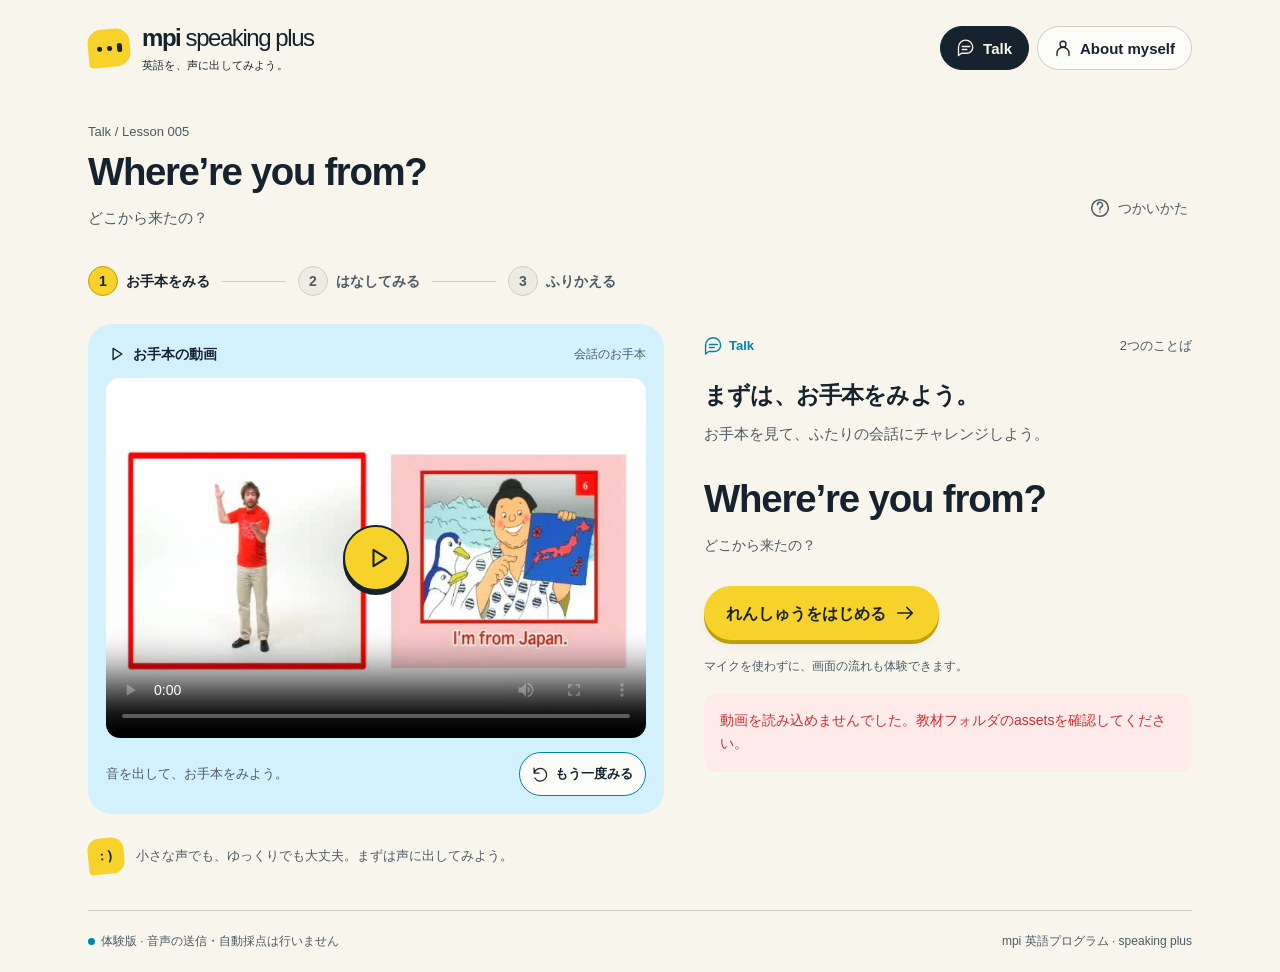
==== mock/index.html @ 0b4a2efe "Add two speaking lesson mocks and GitHub Pages deployment" ====
<!doctype html>
<html lang="ja">
<head>
  <meta charset="utf-8">
  <meta name="viewport" content="width=device-width, initial-scale=1, viewport-fit=cover">
  <meta name="color-scheme" content="light">
  <title>mpi speaking plus · モック</title>
  <link rel="stylesheet" href="styles.css">
  <script src="lessons.js" defer></script>
  <script src="app.js" defer></script>
</head>
<body>
  <a class="skip" href="#main">れんしゅうへ</a>
  <div id="app"></div>
  <noscript>この教材を使うにはJavaScriptを有効にしてください。</noscript>
</body>
</html>
---- mock/styles.css ----
/* Hallmark · macrostructure: Workbench · tone: playful · theme: Hum · anchor hue: pear / cyan
 * Nav: N1 (two lesson destinations) · Footer: Ft2 · enrichment: original lesson media
 * audience: elementary pupils · use: LMS speaking practice
 * Hallmark · pre-emit critique: P4 H5 E4 S5 R4 V4 */
@import url('tokens.css');
* { box-sizing: border-box; }
html, body { overflow-x: clip; }
body { margin: 0; background: var(--color-paper); color: var(--color-ink); font-family: var(--font-body); font-size: var(--text-body); line-height: 1.7; padding-bottom: env(safe-area-inset-bottom); }
button, a { -webkit-tap-highlight-color: var(--color-transparent); }
button { font: inherit; cursor: pointer; }
button, .lesson-link, .text-link { white-space: nowrap; }
button:disabled { cursor: not-allowed; opacity: .5; }
:focus-visible { outline: 3px solid var(--color-focus); outline-offset: 4px; }
[hidden] { display: none !important; }
h1, h2, h3, p, figure { margin: 0; }
h1, h2, h3 { font-style: normal; min-width: 0; overflow-wrap: anywhere; }
h1, .english, .brand, .count, .end-title { font-family: var(--font-display); }
a { color: inherit; }
svg { width: 24px; height: 24px; fill: none; stroke: currentColor; stroke-width: 1.8; stroke-linecap: round; stroke-linejoin: round; flex-shrink: 0; }
.shell { width: min(1184px, 100%); padding-inline: clamp(16px, 3.2vw, 40px); margin-inline: auto; }
.skip { position: absolute; top: -80px; left: 16px; background: var(--color-accent); padding: 12px; z-index: 20; }
.skip:focus { top: 8px; }
.header { display: flex; flex-wrap: wrap; align-items: center; justify-content: space-between; gap: var(--space-md); padding-block: var(--space-lg); }
.brand { display: flex; align-items: center; gap: var(--space-sm); font-size: 1.15rem; font-weight: 700; line-height: 1.15; }
.brand-name { display: block; font-size: 1.5rem; letter-spacing: -.06em; }
.brand-small { font-size: .7rem; font-family: var(--font-body); font-weight: 500; letter-spacing: .02em; }
.brand-mark { width: 42px; height: 38px; display: flex; justify-content: center; align-items: center; border-radius: 14px 14px 14px 4px; background: var(--color-accent); gap: 5px; transform: rotate(-5deg); }
.brand-mark i { width: 5px; height: 5px; border-radius: 50%; background: var(--color-ink); }
.brand-mark i:last-child { height: 9px; border-radius: 5px; }
.lesson-nav { display: flex; flex-wrap: wrap; gap: var(--space-xs); }
.lesson-link { display: inline-flex; gap: var(--space-xs); align-items: center; min-height: 44px; padding: 8px 16px; border: 1px solid var(--color-rule); border-radius: var(--radius-pill); text-decoration: none; font-family: var(--font-display); font-weight: 700; font-size: .9375rem; background: var(--color-surface); }
.lesson-link[aria-current='page'] { background: var(--color-ink); border-color: var(--color-ink); color: var(--color-paper); }
.lesson-link svg { width: 18px; height: 18px; }
.page-head { padding-block: var(--space-lg); display: flex; align-items: flex-end; justify-content: space-between; gap: var(--space-md); }
.lesson-meta { color: var(--color-muted); font-size: var(--text-sm); margin-bottom: 6px; }
h1 { font-size: var(--text-display); letter-spacing: -.035em; line-height: 1.2; }
.subtitle { margin-top: 10px; color: var(--color-muted); font-size: .9375rem; }
.help { display: flex; align-items: center; gap: 8px; min-height: 44px; font-size: .875rem; border: 0; background: none; color: var(--color-muted); padding: 4px; }
.help svg { width: 20px; }
.steps { list-style: none; padding: 0; margin: 12px 0 28px; display: flex; gap: 12px; align-items: center; }
.steps li { display: flex; gap: 8px; align-items: center; color: var(--color-muted); font-size: .875rem; font-weight: 600; }
.steps li:not(:last-child)::after { content: ''; width: clamp(16px, 5vw, 68px); height: 1px; background: var(--color-rule); margin-inline-start: 4px; }
.step-number { display: grid; place-items: center; width: 30px; height: 30px; border-radius: 50%; background: var(--color-paper-2); border: 1px solid var(--color-rule); font-family: var(--font-display); }
.steps .current { color: var(--color-ink); }
.steps .current .step-number { background: var(--color-accent); border-color: var(--color-accent-deep); }
.steps .complete .step-number { background: var(--color-mint); border-color: var(--color-green); color: var(--color-green); }
.workbench { display: grid; gap: 28px; align-items: start; }
.media-panel { min-width: 0; background: var(--color-cyan-soft); border-radius: var(--radius-card); padding: 18px; }
.media-top { display: flex; justify-content: space-between; align-items: center; margin-bottom: 12px; gap: 8px; }
.media-label { display: flex; align-items: center; gap: 8px; font-weight: 600; font-size: .875rem; }
.media-label svg { width: 19px; }
.media-tag { font-size: .75rem; color: var(--color-muted); }
.video-wrap { position: relative; border-radius: 14px; overflow: clip; background: var(--color-surface); }
video, .scene { width: 100%; height: auto; aspect-ratio: 3/2; object-fit: contain; display: block; background: var(--color-surface); }
.scene { object-fit: contain; }
.video-cover { position: absolute; inset: 0; display: grid; place-items: center; background: var(--color-transparent); }
.play-big { display: grid; place-items: center; height: 66px; width: 66px; border-radius: 50%; background: var(--color-accent); border: 2px solid var(--color-ink); box-shadow: 0 4px 0 var(--color-ink); color: var(--color-ink); transition: transform var(--dur-micro) var(--ease-out); }
.play-big svg { width: 28px; height: 28px; margin-left: 3px; }
.media-caption { margin-top: 14px; display: flex; justify-content: space-between; gap: 8px; align-items: center; font-size: .8125rem; color: var(--color-muted); }
.small-btn { display: inline-flex; align-items: center; justify-content: center; gap: 6px; border: 1px solid var(--color-cyan); border-radius: var(--radius-pill); background: var(--color-surface); color: var(--color-ink); padding: 8px 12px; min-height: 44px; font-size: .8125rem; font-weight: 600; }
.small-btn svg { width: 17px; height: 17px; }
.practice-panel { padding: 4px 0 0; min-width: 0; }
.prompt-top { display: flex; justify-content: space-between; align-items: center; gap: 8px; margin-bottom: 20px; }
.role { display: inline-flex; align-items: center; gap: 6px; font-size: .8125rem; font-weight: 600; color: var(--color-cyan); }
.role svg { width: 19px; }
.count { font-size: .8125rem; color: var(--color-muted); }
h2 { font-size: 1.4375rem; line-height: 1.5; letter-spacing: -.035em; }
.instruction { color: var(--color-muted); font-size: .9375rem; margin-top: 8px; }
.target { padding: 24px 0; margin-block: 4px; }
.english { font-size: clamp(1.8rem, 3vw, 2.65rem); font-weight: 700; letter-spacing: -.03em; line-height: 1.3; overflow-wrap: anywhere; }
.meaning { margin-top: 10px; color: var(--color-muted); font-size: .875rem; }
.listen { display: inline-flex; align-items: center; gap: 7px; border: 0; border-bottom: 1px solid var(--color-cyan); padding: 6px 0; min-height: 44px; background: none; color: var(--color-cyan); font-size: .875rem; font-weight: 600; }
.listen svg { width: 20px; }
.actions { display: flex; flex-wrap: wrap; gap: 12px; align-items: center; }
.btn { --btn-face: var(--color-accent); --btn-ink: var(--color-ink); --btn-edge: var(--color-accent-deep); --btn-cast: var(--color-shadow); display: inline-flex; align-items: center; justify-content: center; gap: .5em; min-height: 54px; padding: .8rem 1.4rem; font-weight: 700; border: 0; border-radius: var(--radius-pill); color: var(--btn-ink); background: var(--btn-face); position: relative; isolation: isolate; box-shadow: 0 4px 0 0 var(--btn-edge), 0 6px 12px -3px var(--btn-cast); transform: translateY(0); transition: transform var(--dur-micro) var(--ease-out); }
.btn:active, .play-big:active { transform: translateY(3px); box-shadow: 0 1px 0 0 var(--btn-edge), 0 2px 6px -2px var(--btn-cast); }
.btn:disabled { transform: none; box-shadow: 0 4px 0 0 var(--btn-edge); }
.btn--soft { --btn-face: var(--color-paper-2); --btn-edge: var(--color-rule); }
.btn--record { min-width: 218px; }
.btn--stop { --btn-face: var(--color-coral); --btn-edge: var(--color-coral); --btn-ink: var(--color-surface); }
.btn svg { width: 22px; }
.sub-action { margin-top: 18px; }
.text-btn { border: 0; background: none; color: var(--color-muted); text-decoration: underline; text-underline-offset: 4px; padding: 8px 0; min-height: 44px; font-size: .8125rem; }
.record-note { font-size: .75rem; color: var(--color-muted); margin-top: 16px; }
.recording { display: flex; align-items: center; gap: 12px; margin-block: 20px; color: var(--color-coral); }
.record-dot { width: 10px; height: 10px; border-radius: 50%; background: var(--color-coral); animation: breathe 1.5s var(--ease-in-out) infinite; }
.meter { display: flex; gap: 4px; align-items: center; height: 30px; }
.meter i { display: block; height: 25px; width: 4px; border-radius: 4px; background: var(--color-coral); transform: scaleY(.15); transition: transform var(--dur-micro) var(--ease-out); }
.timer { font-variant-numeric: tabular-nums; min-width: 3em; font-family: var(--font-display); }
.feedback { padding-block: 18px; border-top: 1px solid var(--color-rule); }
.feedback h3 { display: flex; align-items: center; gap: 8px; font-size: 1.0625rem; }
.feedback h3 svg { color: var(--color-green); }
.feedback p { font-size: .875rem; color: var(--color-muted); margin-top: 8px; }
.playback { width: 100%; height: 44px; margin-block: 14px; }
.sample-result { background: var(--color-mint); padding: 20px; border-radius: 16px; margin-block: 16px; }
.sample-label { display: inline-block; font-size: .75rem; font-weight: 600; color: var(--color-green); border: 1px solid var(--color-green); border-radius: 6px; padding: 1px 8px; }
.sample-stars { color: var(--color-green); font-size: 2rem; line-height: 1.3; letter-spacing: 6px; margin-top: 8px; }
.sample-result h3 { font-size: 1.125rem; margin-top: 8px; }
.sample-result p { color: var(--color-green); font-size: .8125rem; margin-top: 8px; }
.error { background: var(--color-coral-soft); color: var(--color-coral); padding: 16px; border-radius: 12px; font-size: .875rem; margin-block: 16px; }
.status { font-size: .8125rem; margin-block: 8px; color: var(--color-muted); min-height: 0; }
.status:empty { display: none; }
.foot { display: flex; flex-wrap: wrap; align-items: center; justify-content: space-between; gap: var(--space-md); border-top: 1px solid var(--color-rule); margin-top: 36px; padding-block: 20px; font-size: .75rem; color: var(--color-muted); }
.mock-label { display: inline-flex; align-items: center; gap: 6px; }
.mock-label::before { content: ''; width: 7px; height: 7px; border-radius: 50%; background: var(--color-cyan); }
.tip { display: flex; gap: 12px; align-items: center; padding-block: 24px 0; font-size: .8125rem; color: var(--color-muted); }
.buddy { display: grid; place-items: center; background: var(--color-accent); width: 36px; height: 36px; border-radius: 12px 12px 12px 4px; flex-shrink: 0; color: var(--color-ink); font-family: var(--font-display); font-weight: 700; transform: rotate(-6deg); }
.finished { max-width: 760px; margin-inline: auto; padding-block: 20px 8px; }
.finish-hero { display: flex; align-items: center; gap: 20px; margin-bottom: 28px; }
.finish-mark { background: var(--color-accent); width: 80px; height: 80px; border-radius: 28px; display: grid; place-items: center; flex-shrink: 0; transform: rotate(-6deg); }
.finish-mark svg { width: 44px; height: 44px; }
.end-title { font-size: clamp(2rem, 5vw, 3.5rem); line-height: 1.2; font-weight: 700; letter-spacing: -.04em; }
.finish-hero p { color: var(--color-muted); margin-top: 8px; font-size: .9375rem; }
.summary { list-style: none; padding: 0; margin: 0 0 24px; }
.summary li { display: flex; justify-content: space-between; gap: 12px; align-items: center; padding: 20px 0; border-bottom: 1px solid var(--color-rule); }
.summary .english { font-size: 1.4375rem; }
.summary-state { color: var(--color-green); font-size: .8125rem; white-space: nowrap; }
.summary .meaning { margin-top: 4px; }
dialog { color: var(--color-ink); background: var(--color-surface); border: 1px solid var(--color-rule); border-radius: 24px; width: min(520px, calc(100% - 32px)); padding: 28px; }
dialog::backdrop { background: color-mix(in oklch, var(--color-ink) 35%, var(--color-transparent)); }
dialog h2 { font-size: 1.25rem; margin-bottom: 16px; }
dialog p { font-size: .9375rem; margin-bottom: 16px; }
dialog .btn { margin-top: 8px; }
body.embedded .header { display: none; }
@keyframes breathe { 50% { opacity: .35; } }
@keyframes appear { from { opacity: 0; transform: translateY(6px); } to { opacity: 1; transform: none; } }
.practice-panel { animation: appear var(--dur-short) var(--ease-out); }
@media (hover:hover) {
 .btn:not(:disabled):hover { transform: translateY(-2px); box-shadow: 0 6px 0 0 var(--btn-edge), 0 12px 22px -4px var(--btn-cast); }
 .lesson-link:not([aria-current]):hover, .small-btn:hover { background: var(--color-cyan-soft); }
 .play-big:hover { transform: translateY(-2px); }
 .text-btn:hover { color: var(--color-ink); }
}
@media (min-width: 56rem) { .workbench { grid-template-columns: minmax(0, 1.18fr) minmax(0, 1fr); gap: 40px; } .practice-panel { padding-top: 10px; } }
@media (max-width: 40rem) {
 .header { padding-block: 16px; gap: 16px; }
 .brand-name { font-size: 1.25rem; }
 .brand-mark { width: 34px; height: 34px; }
 .brand-small { font-size: .625rem; }
 .lesson-nav { gap: 6px; }
 .lesson-link { font-size: .8125rem; padding: 6px 12px; }
 .lesson-link svg { display: none; }
 .page-head { padding-block: 16px 8px; align-items: flex-start; }
 .help span { display: none; }
 .help { width: 44px; justify-content: center; }
 .steps { gap: 8px; margin: 16px 0 24px; justify-content: space-between; }
 .steps li { font-size: .75rem; gap: 6px; flex-direction: column; white-space: nowrap; flex: 1; }
 .steps li:not(:last-child)::after { display: none; }
 .step-number { width: 26px; height: 26px; }
 .media-panel { padding: 12px; border-radius: 18px; }
 .media-tag { display: none; }
 .media-caption { flex-wrap: wrap; }
 .practice-panel { padding-top: 0; }
 .prompt-top { margin-bottom: 12px; }
 .target { padding-block: 20px; }
 .actions { gap: 12px; }
 .btn { font-size: .9375rem; padding-inline: 20px; }
 .btn--record { min-width: 200px; }
 .tip { align-items: flex-start; }
 .foot { margin-top: 28px; gap: 4px; align-items: flex-start; flex-direction: column; }
 .finish-hero { gap: 16px; }
 .finish-mark { width: 60px; height: 60px; border-radius: 20px; }
 .summary li { align-items: flex-start; flex-direction: column; gap: 8px; }
}
@media (prefers-reduced-motion:reduce) { *, *::before, *::after { animation: none !important; transition: none !important; } }

button:not(.btn):not(:disabled):active, .lesson-link:active { transform: translateY(1px); }
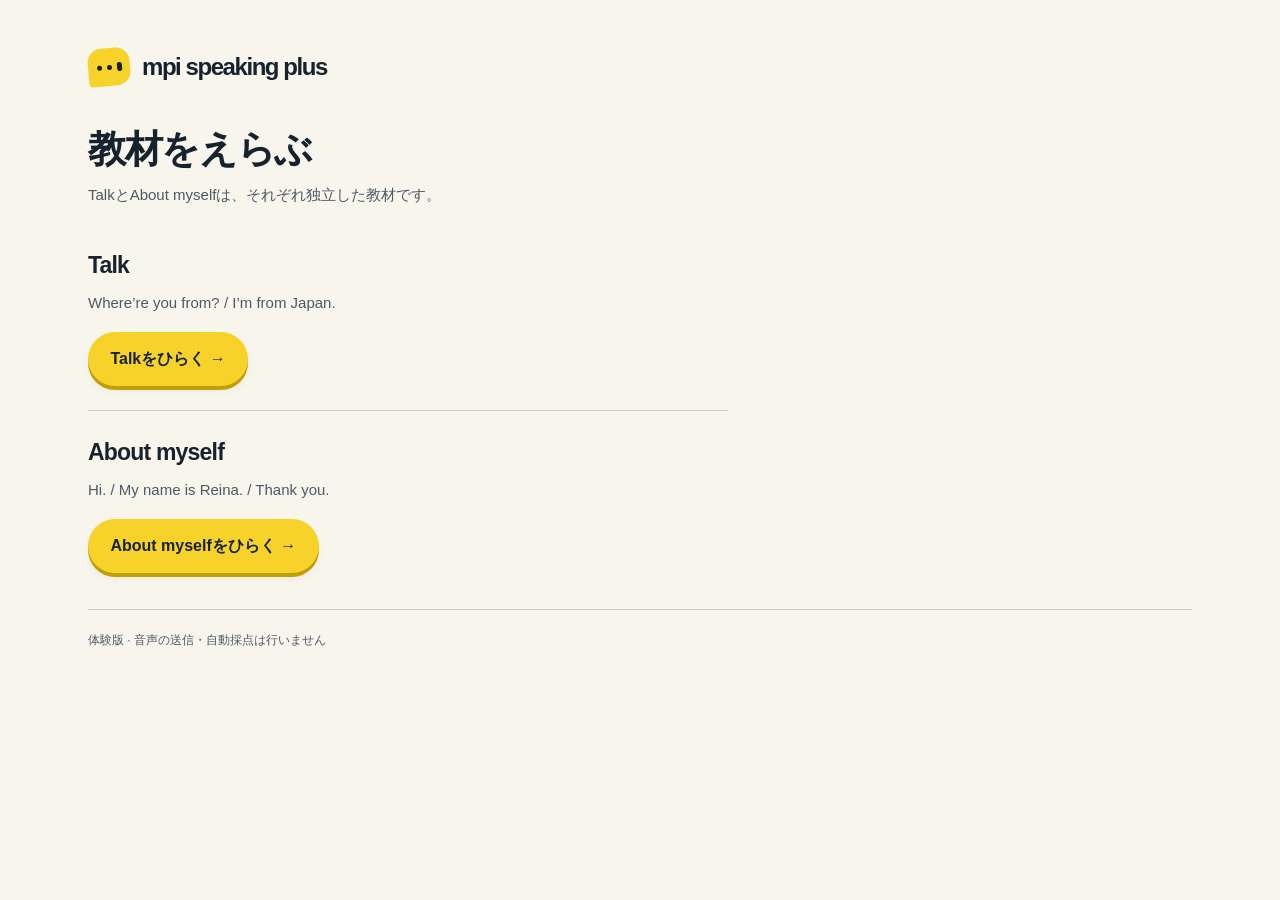
==== commit 31b8acda: "Publish independent standalone lesson HTML without lesson switch buttons" ====
--- a/mock/index.html
+++ b/mock/index.html
@@ -1,17 +1,5 @@
 <!doctype html>
 <html lang="ja">
-<head>
-  <meta charset="utf-8">
-  <meta name="viewport" content="width=device-width, initial-scale=1, viewport-fit=cover">
-  <meta name="color-scheme" content="light">
-  <title>mpi speaking plus · モック</title>
-  <link rel="stylesheet" href="styles.css">
-  <script src="lessons.js" defer></script>
-  <script src="app.js" defer></script>
-</head>
-<body>
-  <a class="skip" href="#main">れんしゅうへ</a>
-  <div id="app"></div>
-  <noscript>この教材を使うにはJavaScriptを有効にしてください。</noscript>
-</body>
+<head><meta charset="utf-8"><meta name="viewport" content="width=device-width, initial-scale=1"><title>mpi speaking plus · 教材モック</title><link rel="stylesheet" href="styles.css"></head>
+<body><main class="shell" style="padding-block:48px"><div class="brand"><span class="brand-mark" aria-hidden="true"><i></i><i></i><i></i></span><span class="brand-name">mpi speaking plus</span></div><div style="margin-block:40px"><h1>教材をえらぶ</h1><p class="subtitle">TalkとAbout myselfは、それぞれ独立した教材です。</p></div><div style="display:grid;gap:24px;max-width:640px"><section><h2>Talk</h2><p class="instruction" style="margin-bottom:16px">Where’re you from? / I’m from Japan.</p><a class="btn" style="text-decoration:none" href="talk.html">Talkをひらく →</a></section><section style="border-top:1px solid var(--color-rule);padding-top:24px"><h2>About myself</h2><p class="instruction" style="margin-bottom:16px">Hi. / My name is Reina. / Thank you.</p><a class="btn" style="text-decoration:none" href="aboutmyself.html">About myselfをひらく →</a></section></div><footer class="foot"><span>体験版 · 音声の送信・自動採点は行いません</span></footer></main></body>
 </html>
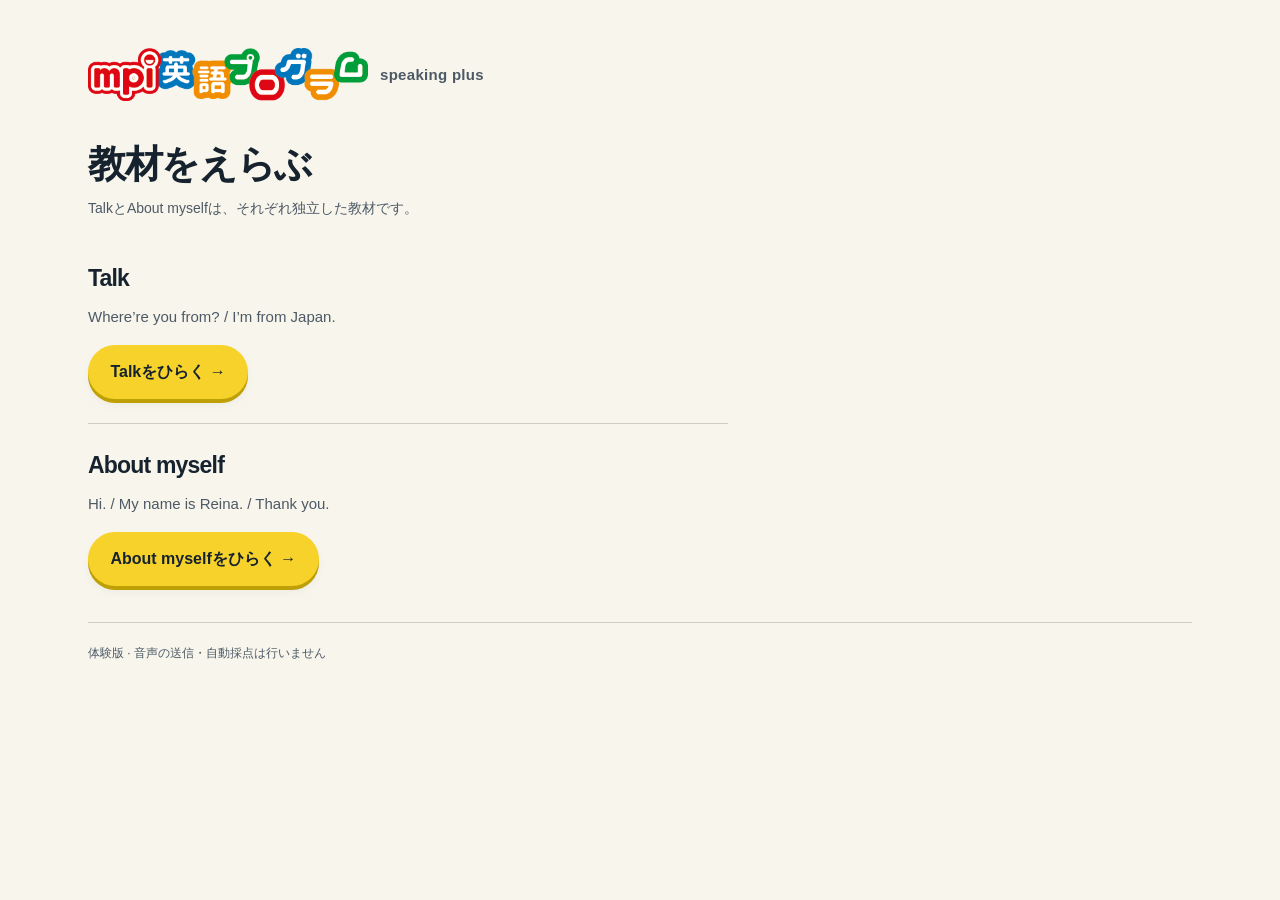
==== commit 426bc437: "Add graphic operation guides and mpi logo; preserve video display aspect ratio" ====
--- a/mock/index.html
+++ b/mock/index.html
@@ -1,5 +1,5 @@
 <!doctype html>
 <html lang="ja">
 <head><meta charset="utf-8"><meta name="viewport" content="width=device-width, initial-scale=1"><title>mpi speaking plus · 教材モック</title><link rel="stylesheet" href="styles.css"></head>
-<body><main class="shell" style="padding-block:48px"><div class="brand"><span class="brand-mark" aria-hidden="true"><i></i><i></i><i></i></span><span class="brand-name">mpi speaking plus</span></div><div style="margin-block:40px"><h1>教材をえらぶ</h1><p class="subtitle">TalkとAbout myselfは、それぞれ独立した教材です。</p></div><div style="display:grid;gap:24px;max-width:640px"><section><h2>Talk</h2><p class="instruction" style="margin-bottom:16px">Where’re you from? / I’m from Japan.</p><a class="btn" style="text-decoration:none" href="talk.html">Talkをひらく →</a></section><section style="border-top:1px solid var(--color-rule);padding-top:24px"><h2>About myself</h2><p class="instruction" style="margin-bottom:16px">Hi. / My name is Reina. / Thank you.</p><a class="btn" style="text-decoration:none" href="aboutmyself.html">About myselfをひらく →</a></section></div><footer class="foot"><span>体験版 · 音声の送信・自動採点は行いません</span></footer></main></body>
+<body><main class="shell" style="padding-block:48px"><div class="brand"><img class="mpi-logo" src="assets/brand/mpi-logo.png" width="432" height="82" alt="mpi英語プログラム"><span class="brand-program">speaking plus</span></div><div style="margin-block:40px"><h1>教材をえらぶ</h1><p class="subtitle">TalkとAbout myselfは、それぞれ独立した教材です。</p></div><div style="display:grid;gap:24px;max-width:640px"><section><h2>Talk</h2><p class="instruction" style="margin-bottom:16px">Where’re you from? / I’m from Japan.</p><a class="btn" style="text-decoration:none" href="talk.html">Talkをひらく →</a></section><section style="border-top:1px solid var(--color-rule);padding-top:24px"><h2>About myself</h2><p class="instruction" style="margin-bottom:16px">Hi. / My name is Reina. / Thank you.</p><a class="btn" style="text-decoration:none" href="aboutmyself.html">About myselfをひらく →</a></section></div><footer class="foot"><span>体験版 · 音声の送信・自動採点は行いません</span></footer></main></body>
 </html>
--- a/mock/styles.css
+++ b/mock/styles.css
@@ -1,4 +1,4 @@
-/* Hallmark · macrostructure: Workbench · tone: playful · theme: Hum · anchor hue: pear / cyan
+/* Hallmark · macrostructure: Workbench · tone: playful · theme: mpi brand reference · anchor hue: green / rose / yellow
  * Nav: N1 (two lesson destinations) · Footer: Ft2 · enrichment: original lesson media
  * audience: elementary pupils · use: LMS speaking practice
  * Hallmark · pre-emit critique: P4 H5 E4 S5 R4 V4 */
@@ -165,3 +165,81 @@
 @media (prefers-reduced-motion:reduce) { *, *::before, *::after { animation: none !important; transition: none !important; } }
 
 button:not(.btn):not(:disabled):active, .lesson-link:active { transform: translateY(1px); }
+
+/* Graphic operation guidance. Existing Hum palette and shared lesson structure retained. */
+video { aspect-ratio: auto; width: 100%; height: auto; object-fit: contain; }
+.scene { aspect-ratio: auto; width: 100%; height: auto; object-fit: contain; }
+.steps li > svg { width: 30px; height: 30px; }
+.steps .step-number { width: 22px; height: 22px; font-size: .75rem; }
+.picture-guide { list-style: none; padding: 0; margin: 20px 0 28px; display: grid; grid-template-columns: repeat(3, minmax(0, 1fr)); gap: 12px; }
+.picture-guide li { position: relative; min-width: 0; text-align: center; padding: 8px 0 12px; border-radius: var(--radius-input); background: var(--color-paper-2); }
+.picture-guide li:not(:last-child)::after { content: '›'; position: absolute; right: -11px; top: 30%; font-size: 1.5rem; color: var(--color-muted); }
+.picture-guide .guide-active { background: var(--color-cyan-soft); outline: 2px solid var(--color-cyan); outline-offset: -2px; }
+.picture-guide li > span { display: block; font-size: .875rem; font-weight: 700; }
+.guide-graphic { display: block; width: 100%; height: auto; max-width: 160px; margin-inline: auto; stroke: var(--color-ink); stroke-width: 3; fill: none; }
+.guide-paper, .guide-hand { fill: var(--color-surface); }
+.guide-yellow { fill: var(--color-accent); }
+.guide-eye { fill: var(--color-ink); stroke: none; }
+.guide-stop { fill: var(--color-coral); }
+.guide-wave { stroke: var(--color-cyan); }
+.picture-button { min-height: 76px; padding: 12px 28px; font-size: 1.25rem; gap: 14px; }
+.picture-button svg { width: 36px; height: 36px; stroke-width: 2.2; }
+.picture-button.btn--record svg { width: 42px; height: 42px; }
+.btn--stop { min-width: 218px; }
+.btn--stop svg { fill: currentColor; }
+.guide-audio { flex-shrink: 0; }
+.prompt-top { flex-wrap: wrap; }
+.prompt-top .count { margin-inline-start: auto; }
+.adult-tools { margin-top: 20px; font-size: .8125rem; color: var(--color-muted); }
+.adult-tools summary { cursor: pointer; min-height: 44px; display: list-item; padding-block: 10px; }
+.adult-tools p { font-size: .8125rem; margin-block: 8px; }
+.adult-tools button { margin-inline-end: 12px; }
+.voice-review { display: flex; align-items: center; gap: 20px; }
+.voice-review > svg { width: 130px; margin-inline: 0; }
+.speaking-picture { display: flex; align-items: center; gap: 12px; margin-block: 12px; }
+.speaking-picture > svg { width: 120px; margin-inline: 0; }
+.speaking-picture .recording { flex-wrap: wrap; gap: 8px; }
+.cue-picture > svg { width: 144px; margin-block: 12px; }
+.back-action { display: inline-flex; align-items: center; gap: 8px; }
+.practice-panel .target { padding-block: 16px; }
+.practice-panel h2 { font-size: 1.5rem; }
+.record-note { font-size: .875rem; }
+.help { color: var(--color-ink); }
+.dialog .picture-guide { margin-block: 20px; }
+@media (max-width: 40rem) {
+ .steps li { flex-direction: row; flex-wrap: wrap; justify-content: center; gap: 6px; }
+ .steps li > span:last-child { flex-basis: 100%; text-align: center; }
+ .steps li > svg { width: 28px; height: 28px; }
+ .steps .step-number { width: 20px; height: 20px; }
+ .picture-guide { gap: 8px; margin-block: 16px 24px; }
+ .picture-guide li > span { font-size: .75rem; }
+ .picture-guide li:not(:last-child)::after { right: -8px; }
+ .picture-button { min-height: 76px; }
+ .speaking-picture > svg { width: 100px; }
+ .speaking-picture { gap: 8px; }
+ .voice-review { gap: 12px; }
+ .voice-review > svg { width: 100px; }
+ dialog { padding: 20px; }
+ .practice-panel .target { padding-block: 12px; }
+}
+
+/* mpi program reference: green Talk, rose About myself, colorful official logotype. */
+body { --color-lesson: oklch(45% .12 150); --color-lesson-soft: oklch(95% .035 150); --color-lesson-line: oklch(74% .10 150); }
+body[data-lesson="aboutmyself"] { --color-lesson: oklch(47% .14 355); --color-lesson-soft: oklch(96% .025 355); --color-lesson-line: oklch(77% .08 355); }
+.brand { flex-wrap: wrap; gap: 12px; }
+.mpi-logo { display: block; width: clamp(200px, 28vw, 280px); height: auto; object-fit: contain; }
+.brand-program { font-size: .9375rem; letter-spacing: .02em; color: var(--color-muted); }
+.header { padding-block: 20px 12px; }
+.page-head { padding-block: 16px; }
+.media-panel { background: var(--color-lesson-soft); }
+.role, .listen { color: var(--color-lesson); }
+.listen { border-color: var(--color-lesson); }
+.small-btn { border-color: var(--color-lesson); }
+.lesson-badge { background: var(--color-lesson); color: var(--color-surface); padding: 6px 16px; border-radius: var(--radius-input); font-family: var(--font-display); font-size: 1rem; }
+.picture-guide .guide-active { background: var(--color-lesson-soft); outline-color: var(--color-lesson); }
+.guide-wave { stroke: var(--color-lesson); }
+.page-head h1 { font-size: clamp(1.7rem, 3vw, 2.4rem); }
+.media-tag, .subtitle { font-size: .875rem; }
+.steps { margin-bottom: 20px; }
+.tip { display: none; }
+@media (max-width: 40rem) { .brand-program { font-size: .8125rem; } .brand { gap: 8px; } .mpi-logo { width: 220px; } .header { padding-block: 16px 4px; } .steps li > svg { width: 28px; height: 28px; } }
